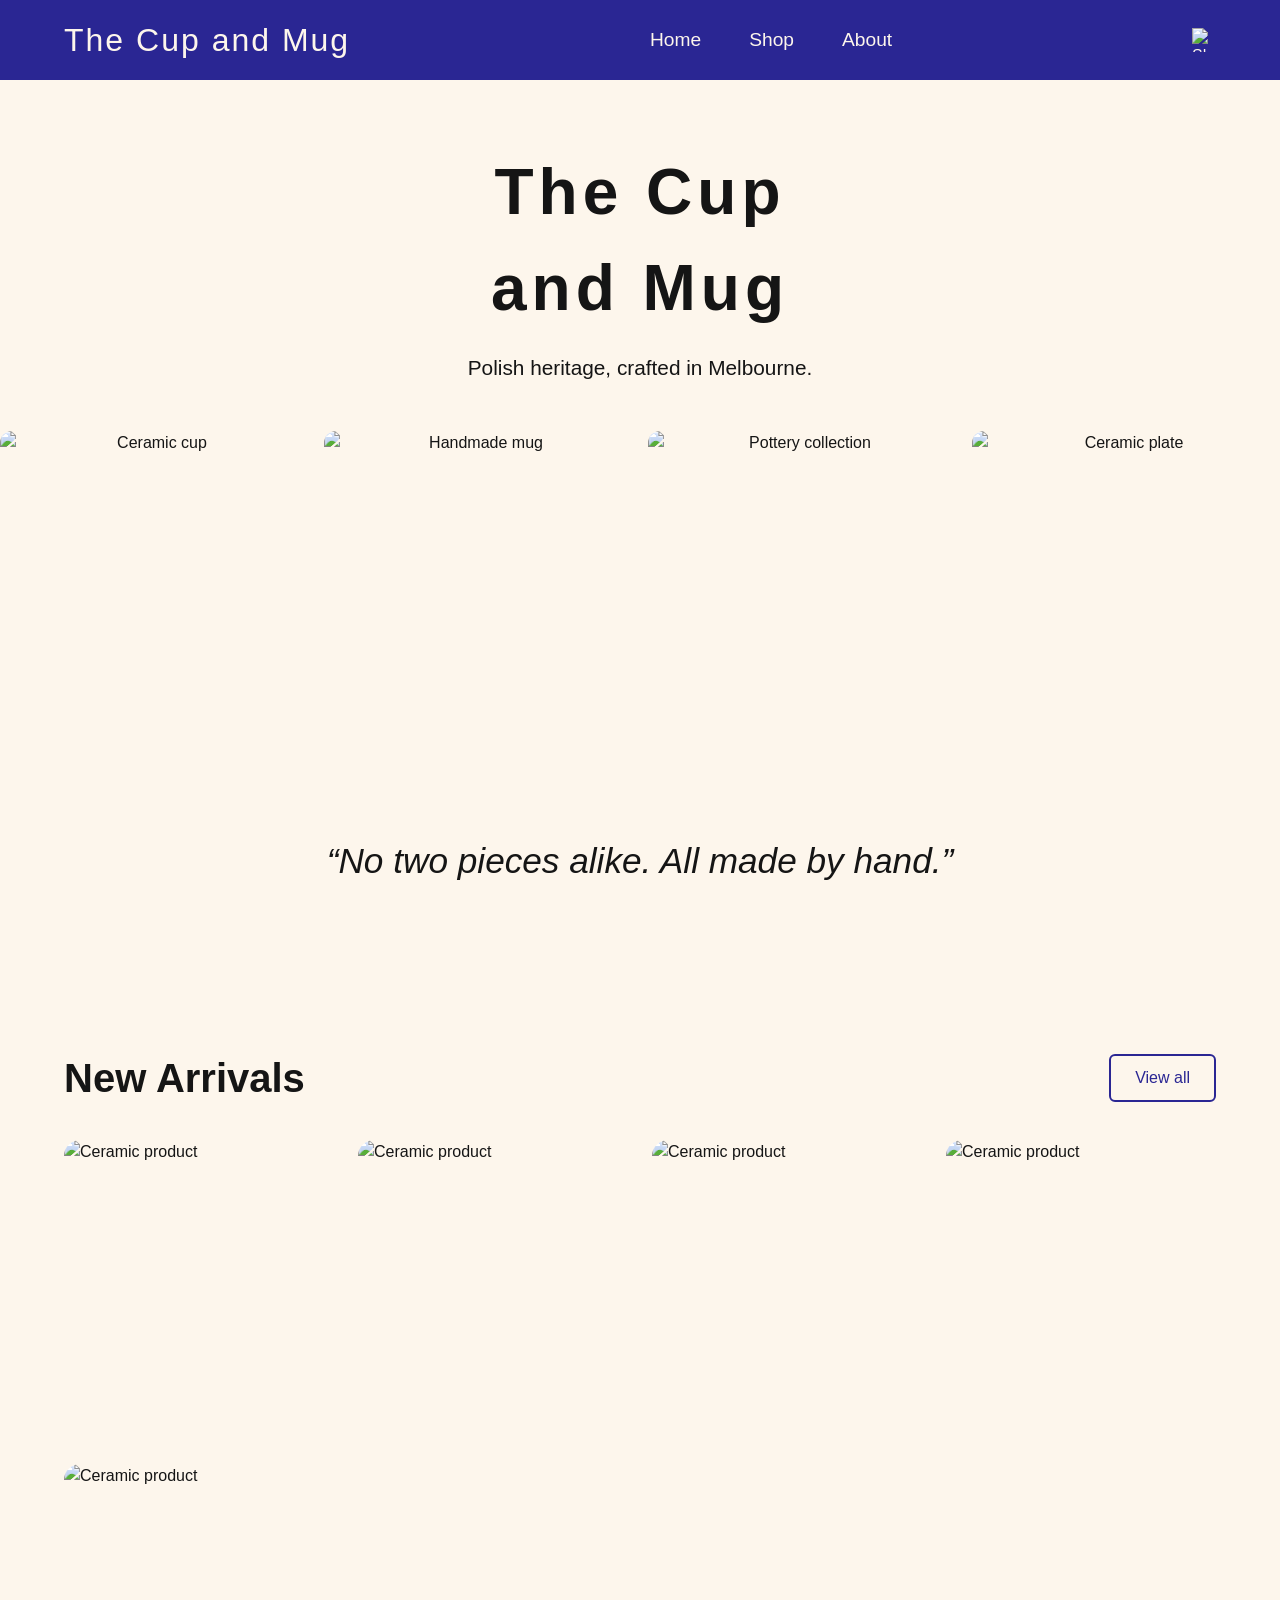
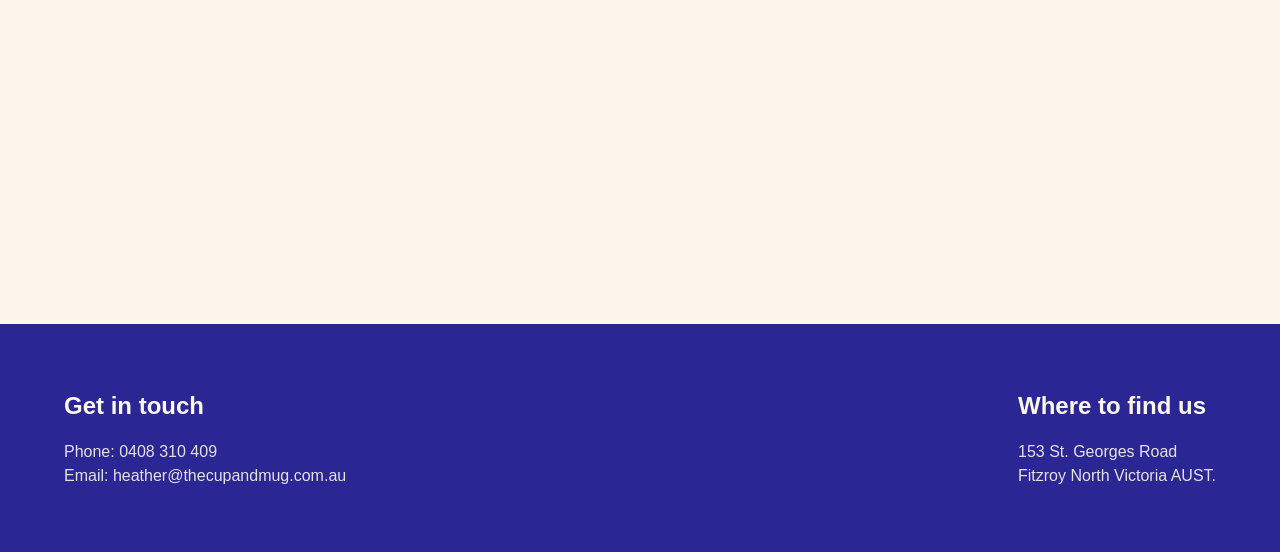
==== index.html @ 5c3ec12b "index html,css and js created" ====
<!DOCTYPE html>
<html lang="en">
    <head>
        <meta charset="UTF-8" />
        <meta
            name="viewport"
            content="width=device-width, initial-scale=1.0"
        />

        <title>The Cup and Mug</title>

        <link rel="stylesheet" href="index.css" />
    </head>

    <body>
        <!-- Header -->
        <header class="site-header">
            <div class="container navbar">
                <h1 class="logo">The Cup and Mug</h1>

                <nav class="nav-links">
                    <a href="#">Home</a>
                    <a href="#">Shop</a>
                    <a href="#">About</a>
                </nav>

                <img
                    class="cart-icon"
                    src="img/icon.svg"
                    alt="Shopping cart"
                />
            </div>
        </header>

        <!-- Hero Section -->
        <section class="hero">
            <div class="hero-overlay"></div>

            <div class="hero-content">
                <h2>
                    The Cup <br />
                    and Mug
                </h2>

                <p>Polish heritage, crafted in Melbourne.</p>
            </div>

            <div class="hero-gallery">
                <img src="img/image-4.png" alt="Ceramic cup" />
                <img src="img/image-11.png" alt="Handmade mug" />
                <img src="img/image-5.png" alt="Pottery collection" />
                <img src="img/image-6.png" alt="Ceramic plate" />
            </div>
        </section>

        <!-- Quote Section -->
        <section class="quote-section">
            <div class="container">
                <blockquote>
                    “No two pieces alike. All made by hand.”
                </blockquote>
            </div>
        </section>

        <!-- New Arrivals -->
        <section class="products-section">
            <div class="container">
                <div class="section-header">
                    <h3>New Arrivals</h3>

                    <a href="#" class="view-all-btn">
                        View all
                    </a>
                </div>

                <div class="product-grid">
                    <img src="img/image-7.png" alt="Ceramic product" />
                    <img src="img/image-8.png" alt="Ceramic product" />
                    <img src="img/image-9.png" alt="Ceramic product" />
                    <img src="img/image-10.png" alt="Ceramic product" />
                    <img src="img/image-12.png" alt="Ceramic product" />
                </div>
            </div>
        </section>

        <!-- Footer -->
        <footer class="site-footer">
            <div class="container footer-content">
                <div>
                    <h4>Get in touch</h4>

                    <p>Phone: 0408 310 409</p>
                    <p>Email: heather@thecupandmug.com.au</p>
                </div>

                <div>
                    <h4>Where to find us</h4>

                    <p>
                        153 St. Georges Road<br />
                        Fitzroy North Victoria AUST.
                    </p>
                </div>
            </div>
        </footer>
    </body>
</html>
---- index.css ----
/* =========================
   Base Reset
========================= */

* {
    margin: 0;
    padding: 0;
    box-sizing: border-box;
}

body {
    font-family: "Nunito", Helvetica, Arial, sans-serif;
    background-color: #fdf6ec;
    color: #151515;
    line-height: 1.5;
}

/* =========================
   Layout Helper
========================= */

.container {
    width: min(1200px, 90%);
    margin: 0 auto;
}

/* =========================
   Header
========================= */

.site-header {
    background-color: #2a2693;
    color: #fdf6ec;
    padding: 1rem 0;
}

.navbar {
    display: flex;
    justify-content: space-between;
    align-items: center;
    gap: 2rem;
}

.logo {
    font-size: 2rem;
    font-weight: 500;
    letter-spacing: 2px;
}

.nav-links {
    display: flex;
    gap: 3rem;
}

.nav-links a {
    color: #fdf6ec;
    text-decoration: none;
    font-size: 1.2rem;
}

.nav-links a:hover {
    opacity: 0.7;
}

.cart-icon {
    width: 24px;
    height: 24px;
}

/* =========================
   Hero
========================= */

.hero {
    text-align: center;
    padding: 4rem 0;
}

.hero-content h2 {
    font-size: 4rem;
    letter-spacing: 5px;
    margin-bottom: 1rem;
}

.hero-content p {
    font-size: 1.3rem;
}

/* Gallery */
.hero-gallery {
    margin-top: 3rem;
    display: grid;
    grid-template-columns: repeat(4, 1fr);
    gap: 1rem;
}

.hero-gallery img {
    width: 100%;
    height: 260px;
    object-fit: cover;
    border-radius: 12px;
}

/* =========================
   Quote
========================= */

.quote-section {
    text-align: center;
    padding: 5rem 0;
}

.quote-section blockquote {
    font-size: 2.2rem;
    font-style: italic;
}

/* =========================
   Products
========================= */

.products-section {
    padding: 5rem 0;
}

.section-header {
    display: flex;
    justify-content: space-between;
    align-items: center;
    margin-bottom: 2rem;
}

.section-header h3 {
    font-size: 2.5rem;
}

/* Button */
.view-all-btn {
    border: 2px solid #2a2693;
    padding: 0.6rem 1.5rem;
    border-radius: 6px;
    color: #2a2693;
    text-decoration: none;
    transition: 0.2s ease;
}

.view-all-btn:hover {
    background: #2a2693;
    color: #fdf6ec;
}

/* Grid */
.product-grid {
    display: grid;
    grid-template-columns: repeat(auto-fit, minmax(220px, 1fr));
    gap: 1.5rem;
}

.product-grid img {
    width: 100%;
    height: 300px;
    object-fit: cover;
    border-radius: 16px;
}

/* =========================
   Footer
========================= */

.site-footer {
    background-color: #2a2693;
    color: #fdf6ec;
    padding: 4rem 0;
    margin-top: 5rem;
}

.footer-content {
    display: flex;
    justify-content: space-between;
    gap: 3rem;
    flex-wrap: wrap;
}

.footer-content h4 {
    font-size: 1.5rem;
    margin-bottom: 1rem;
}

.footer-content p {
    opacity: 0.9;
}

/* =========================
   Responsive
========================= */

@media (max-width: 768px) {
    .navbar {
        flex-direction: column;
    }

    .hero-content h2 {
        font-size: 2.8rem;
    }

    .hero-gallery {
        grid-template-columns: repeat(2, 1fr);
    }

    .section-header {
        flex-direction: column;
        gap: 1rem;
    }

    .footer-content {
        flex-direction: column;
    }
}
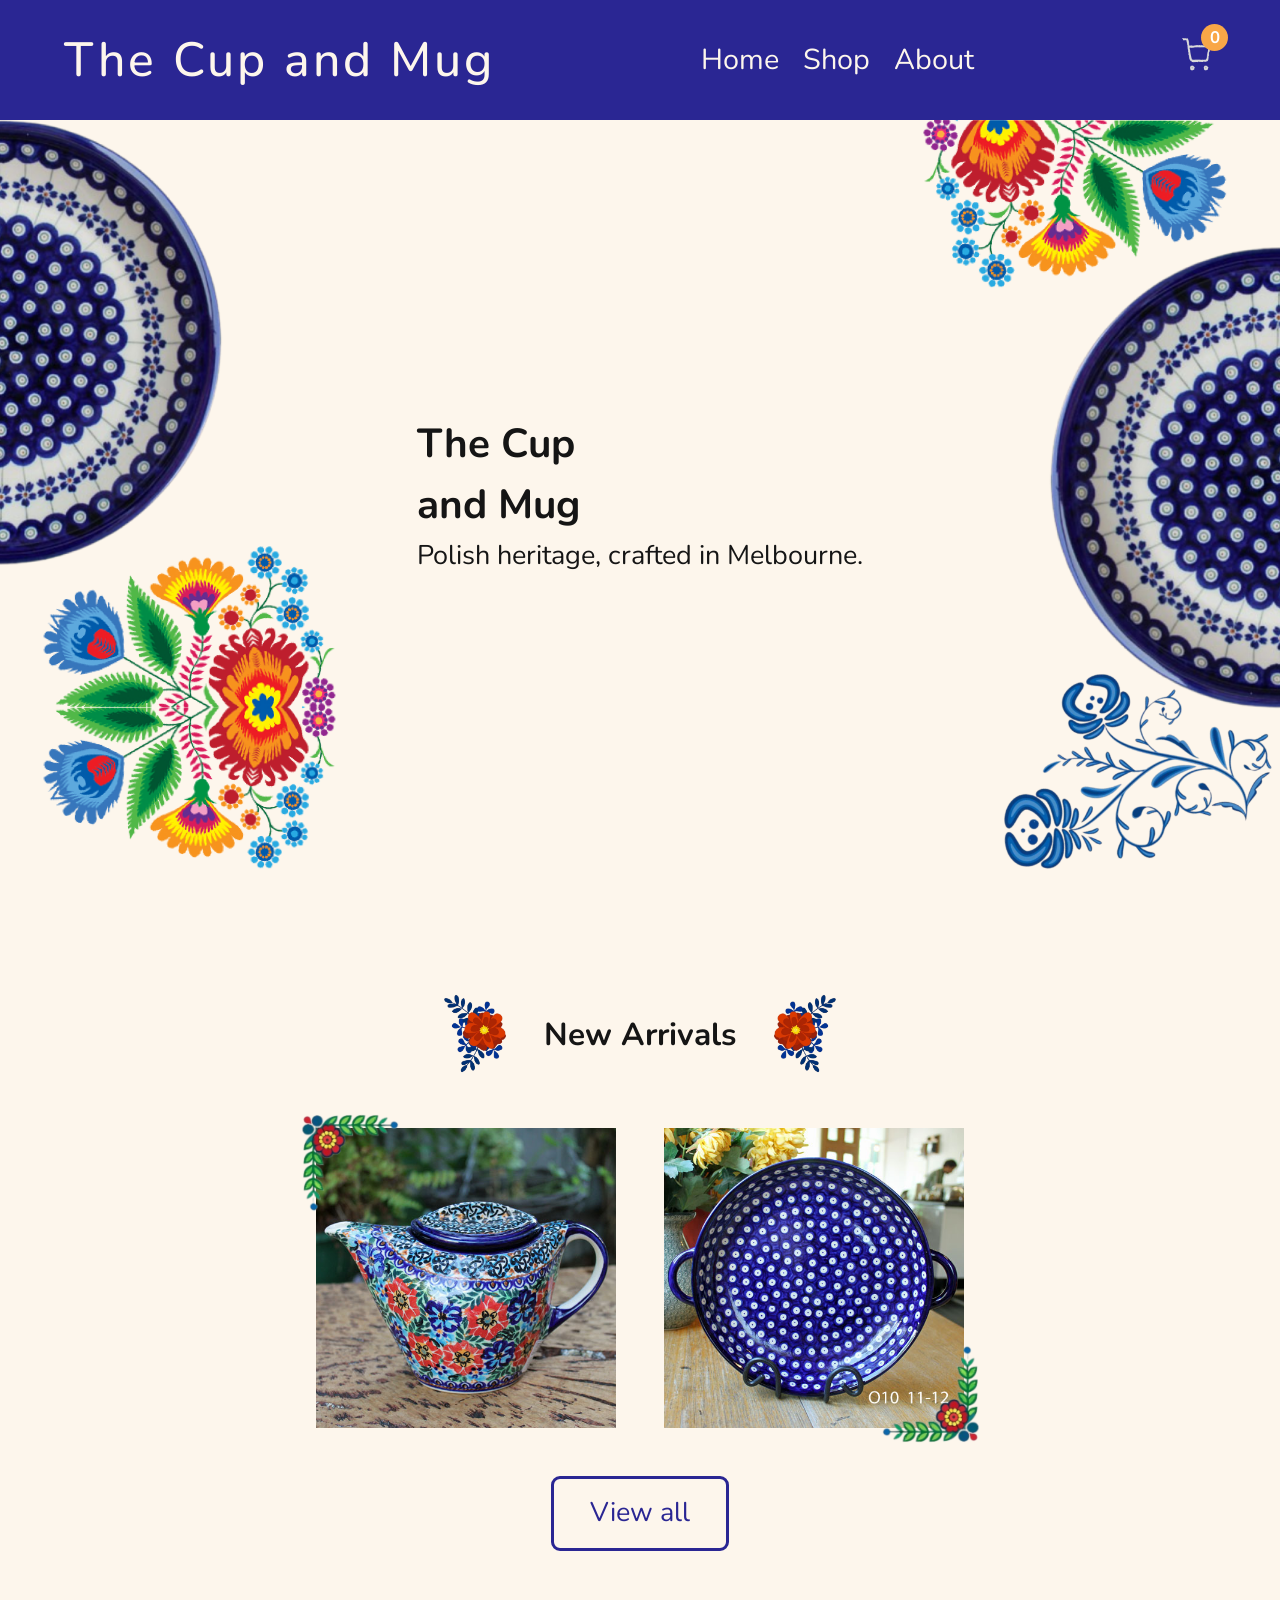
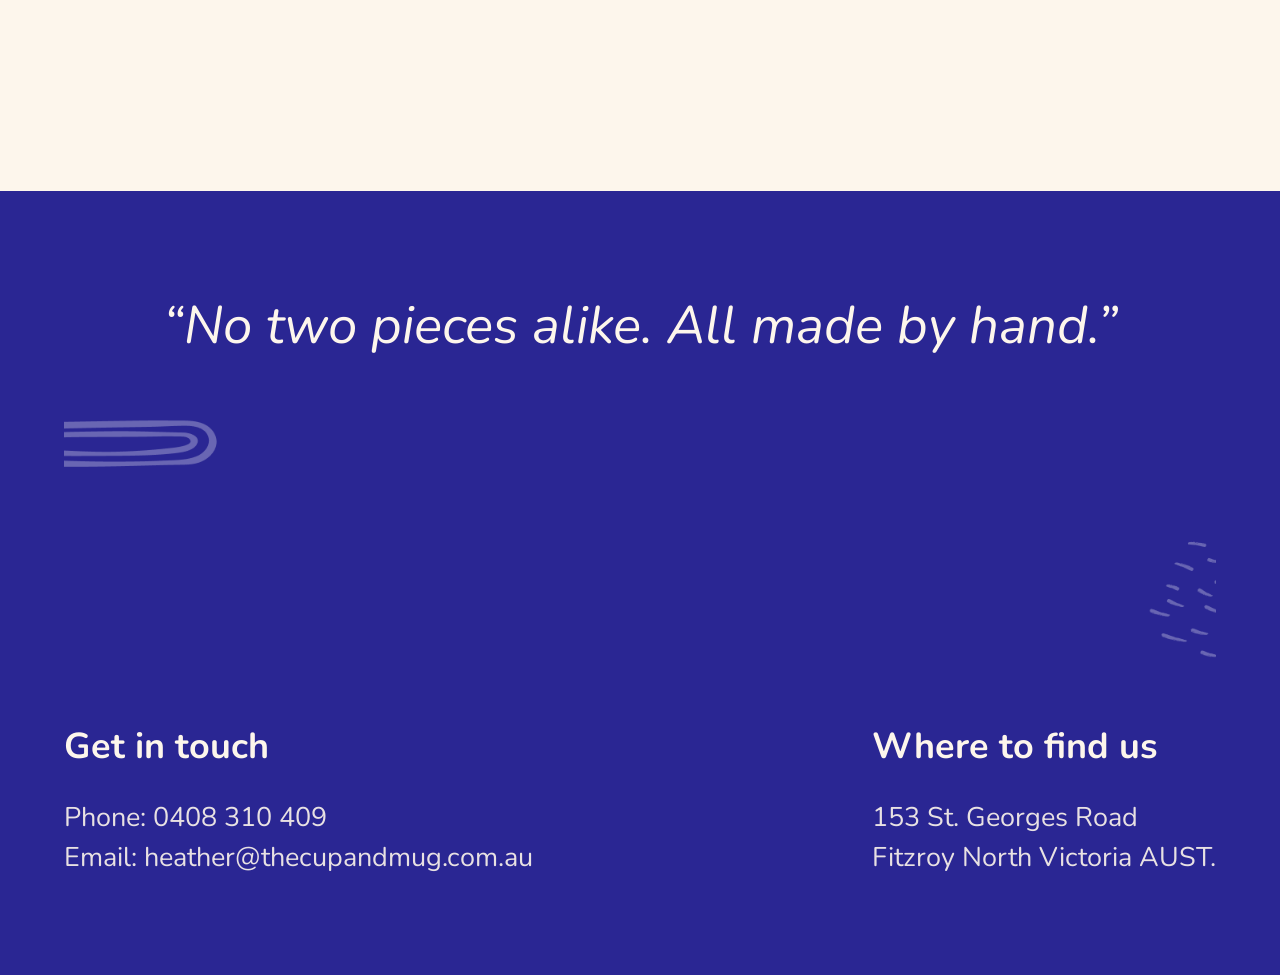
==== commit de0b12cf: "fixed file names for deployment" ====
--- a/index.html
+++ b/index.html
@@ -1,107 +1,122 @@
-<!DOCTYPE html>
-<html lang="en">
-    <head>
-        <meta charset="UTF-8" />
-        <meta
-            name="viewport"
-            content="width=device-width, initial-scale=1.0"
-        />
+    <!DOCTYPE html>
+    <html lang="en">
+        <head>
+            <meta charset="UTF-8" />
+            <meta
+                name="viewport"
+                content="width=device-width, initial-scale=1.0"
+            />
 
-        <title>The Cup and Mug</title>
+            <title>The Cup and Mug</title>
 
-        <link rel="stylesheet" href="index.css" />
-    </head>
+            <link rel="stylesheet" href="index.css" />
+            <link rel="preconnect" href="https://fonts.googleapis.com">
+            <link rel="preconnect" href="https://fonts.gstatic.com" crossorigin>
+            <link href="https://fonts.googleapis.com/css2?family=Cormorant+Garamond:ital,wght@0,300..700;1,300..700&family=Hanken+Grotesk:ital,wght@0,100..900;1,100..900&family=Nunito:ital,wght@0,200..1000;1,200..1000&display=swap" rel="stylesheet">
+        </head>
 
-    <body>
-        <!-- Header -->
-        <header class="site-header">
-            <div class="container navbar">
-                <h1 class="logo">The Cup and Mug</h1>
+        <body>
+            <header class="site-header">
+                <div class="container">
+                    <div class="navbar">
+                        <h1 class="logo">The Cup and Mug</h1>
+                        <nav class="nav-links">
+                            <a href="index.html">Home</a>
+                            <a href="categoryGrid.html">Shop</a>
+                            <a href="#">About</a>
+                        </nav>
+                        <div style="position:relative; cursor:pointer" onclick="openCart()">
+                            <img class="cart-icon" src="src/cartIcon.png" alt="Shopping cart" />
+                            <span class="cart-count" id="cart-count">0</span>
+                        </div>
+                    </div>
+                </div>
+            </header>
 
-                <nav class="nav-links">
-                    <a href="#">Home</a>
-                    <a href="#">Shop</a>
-                    <a href="#">About</a>
-                </nav>
+            <section class="hero">
+                <div class="hero-overlay"></div>
 
-                <img
-                    class="cart-icon"
-                    src="img/icon.svg"
-                    alt="Shopping cart"
-                />
-            </div>
-        </header>
+                <div class="hero-content">
+                    <h2>
+                        The Cup <br />
+                        and Mug
+                    </h2>
 
-        <!-- Hero Section -->
-        <section class="hero">
-            <div class="hero-overlay"></div>
-
-            <div class="hero-content">
-                <h2>
-                    The Cup <br />
-                    and Mug
-                </h2>
-
-                <p>Polish heritage, crafted in Melbourne.</p>
-            </div>
-
-            <div class="hero-gallery">
-                <img src="img/image-4.png" alt="Ceramic cup" />
-                <img src="img/image-11.png" alt="Handmade mug" />
-                <img src="img/image-5.png" alt="Pottery collection" />
-                <img src="img/image-6.png" alt="Ceramic plate" />
-            </div>
-        </section>
-
-        <!-- Quote Section -->
-        <section class="quote-section">
-            <div class="container">
-                <blockquote>
-                    “No two pieces alike. All made by hand.”
-                </blockquote>
-            </div>
-        </section>
-
-        <!-- New Arrivals -->
-        <section class="products-section">
-            <div class="container">
-                <div class="section-header">
-                    <h3>New Arrivals</h3>
-
-                    <a href="#" class="view-all-btn">
-                        View all
-                    </a>
+                    <p>Polish heritage, crafted in Melbourne.</p>
                 </div>
 
-                <div class="product-grid">
-                    <img src="img/image-7.png" alt="Ceramic product" />
-                    <img src="img/image-8.png" alt="Ceramic product" />
-                    <img src="img/image-9.png" alt="Ceramic product" />
-                    <img src="img/image-10.png" alt="Ceramic product" />
-                    <img src="img/image-12.png" alt="Ceramic product" />
+                <div class="hero-images">
+                    <img src="src/HeroBgLeft.png" class="HeroBgLeft" alt="flowers right" />
+                    <img src="src/HeroBgRight.png" class="HeroBgRight" alt="flowers left" />
+
                 </div>
+            </section>
+
+
+            <section class="products-section">
+                <div class="container">
+                    <div class="Heading-Title">
+                        <div class="heading-flourish">
+                            <img src="src/headingFlourish.png" alt="" class="heading-flourish-left">
+                            <h3>New Arrivals</h3>
+                            <img src="src/headingFlourish.png" alt="" class="heading-flourish-right">
+                        </div>
+                    </div>
+                    <div class="product-card-row">
+                        <div class="homepage-product-card">
+                            <img src="src/Product1.png" alt="Ceramic product" class="homepage-product-image">
+                            <img src="src/flourish.png" alt="" class="flourish-left">
+                        </div>
+                        <div class="homepage-product-card">
+                            <img src="src/Product2.png" alt="Ceramic product" class="homepage-product-image">
+                            <img src="src/flourish.png" alt="" class="flourish-right">
+                        </div>
+                    </div>
+                    <a href="categoryGrid.html" class="view-all-btn">View all</a>
+                </div>
+                
+            </section>
+
+
+            <footer class="site-footer">
+                <section class="quote-section">
+                    <div class="container">
+                        <blockquote>
+                            “No two pieces alike. All made by hand.”
+                        </blockquote>
+                        <img src="src/homepagePattern.png" class="overlay">
+                    </div>
+                </section>
+                <div class="container">
+                    <div class="footer-content">
+                        <div>
+                            <h4>Get in touch</h4>
+                            <p>Phone: 0408 310 409</p>
+                            <p>Email: heather@thecupandmug.com.au</p>
+                        </div>
+                        <div>
+                            <h4>Where to find us</h4>
+                            <p>153 St. Georges Road<br />Fitzroy North Victoria AUST.</p>
+                        </div>
+                    </div>
+                </div>
+            </footer>
+            
+            <div id="cart-backdrop" class="cart-backdrop" onclick="closeCart()"></div>
+            <div id="cart-overlay" style="display:none" class="cart-overlay">
+                <button class="cart-overlay-close" onclick="closeCart()">✕</button>
+                <h2 class="cart-overlay-title">Cart</h2>
+                <hr class="cart-overlay-divider">
+                <div id="cart-overlay-items"></div>
+                <hr class="cart-overlay-divider">
+                <div class="cart-overlay-total">
+                    <span>Total</span>
+                    <span id="cart-overlay-total">$0.00</span>
+                </div>
+                <button type="button" class="btn" style="margin-top:1rem"
+                    onclick="window.location.href='checkout.html'">Checkout</button>
             </div>
-        </section>
-
-        <!-- Footer -->
-        <footer class="site-footer">
-            <div class="container footer-content">
-                <div>
-                    <h4>Get in touch</h4>
-
-                    <p>Phone: 0408 310 409</p>
-                    <p>Email: heather@thecupandmug.com.au</p>
-                </div>
-
-                <div>
-                    <h4>Where to find us</h4>
-
-                    <p>
-                        153 St. Georges Road<br />
-                        Fitzroy North Victoria AUST.
-                    </p>
-                </div>
-            </div>
-        </footer>
-    </body>
-</html>+            <script src="products.js"></script>
+            <script src="cart.js"></script>
+        </body>
+    </html>
--- a/index.css
+++ b/index.css
@@ -13,6 +13,9 @@
     background-color: #fdf6ec;
     color: #151515;
     line-height: 1.5;
+    margin: 0 auto;
+    font-size: 18px;
+    zoom: 1.5;
 }
 
 /* =========================
@@ -49,7 +52,7 @@
 
 .nav-links {
     display: flex;
-    gap: 3rem;
+    gap: 1rem;
 }
 
 .nav-links a {
@@ -67,38 +70,139 @@
     height: 24px;
 }
 
+.cart-count{
+    position:absolute;
+    top:-8px;
+    right:-8px;
+    background:#F9A747; 
+    color:white;
+    border-radius:50%; 
+    width:18px; 
+    height:18px;
+    font-size:0.7rem; 
+    font-weight:700;
+    display:flex; 
+    align-items:center; 
+    justify-content:center;
+}
+
+.back-btn {
+    background: none;
+    border: none;
+    color: #fdf6ec;
+    cursor: pointer;
+    font-size: 1.5rem;
+    display: flex;
+    align-items: center;
+    padding: 0;
+    opacity: 0.8;
+    transition: opacity 0.2s ease;
+}
+
+.back-btn:hover {
+    opacity: 1;
+}
+
 /* =========================
-   Hero
+   Hero Images
 ========================= */
 
+
+
 .hero {
-    text-align: center;
-    padding: 4rem 0;
-}
-
-.hero-content h2 {
-    font-size: 4rem;
-    letter-spacing: 5px;
-    margin-bottom: 1rem;
-}
-
-.hero-content p {
-    font-size: 1.3rem;
-}
-
-/* Gallery */
-.hero-gallery {
-    margin-top: 3rem;
-    display: grid;
-    grid-template-columns: repeat(4, 1fr);
+    position: relative;
+    overflow: hidden;
+    min-height: 500px;
+    display: flex;
+    align-items: center;
+    justify-content: center;
+}
+
+.hero-images {
+    position: absolute;
+    inset: 0;
+    pointer-events: none;
+}
+
+.hero-images img {
+    position: absolute;
+}
+
+.HeroBgLeft {
+    left: 0;
+    top: 0;
+    height: 100%;
+    width: auto;
+}
+
+.HeroBgRight {
+    right: 0;
+    top: 0;
+    height: 100%;
+    width: auto;
+}
+
+.product-card-row {
+    display: flex;
+    justify-content: center;
+    gap: 2rem;
+}
+
+
+.homepage-product-card {
+    position: relative;
+    display: inline-block;
+}
+
+.homepage-product-image {
+    display: block;
+    width: 200px;
+}
+
+.flourish-left {
+    position: absolute;
+    top: -5px;     
+    left: -5px;    
+    width: 60px;    
+    z-index: 10;
+    transform: rotate(270deg);
+    scale: 1.5;
+    
+}
+
+.Heading-Title {
+    display: flex;
+    justify-content: center;
+    align-items: center;
+    margin-bottom: 2rem;
+}
+
+
+.flourish-right {
+    position: absolute;
+    bottom: -5px;     
+    right: -5px;    
+    width: 60px;    
+    z-index: 10;
+    transform: rotate(90deg);
+    scale: 1.5;
+}
+
+.heading-flourish {
+    display: flex;
+    align-items: center;
     gap: 1rem;
-}
-
-.hero-gallery img {
-    width: 100%;
-    height: 260px;
-    object-fit: cover;
-    border-radius: 12px;
+  
+}
+
+.heading-flourish-left {
+    width: 60px;
+    transform: rotate(270deg);
+}
+
+.heading-flourish-right {
+    width: 60px;
+    transform: scaleX(-1) rotate(270deg);
 }
 
 /* =========================
@@ -107,13 +211,25 @@
 
 .quote-section {
     text-align: center;
-    padding: 5rem 0;
+    background-color: #2a2693;
+    position: relative;
+    overflow: hidden;
+    padding: 2rem 0;
 }
 
 .quote-section blockquote {
+    margin: 0;
+    padding: 2rem 1rem; 
     font-size: 2.2rem;
     font-style: italic;
-}
+    color: #fdf6ec;
+}
+
+.overlay {
+  width: 100%;
+  height: auto;
+}
+ 
 
 /* =========================
    Products
@@ -136,6 +252,9 @@
 
 /* Button */
 .view-all-btn {
+    display: block;
+    width: fit-content;
+    margin: 2rem auto 0;
     border: 2px solid #2a2693;
     padding: 0.6rem 1.5rem;
     border-radius: 6px;
@@ -172,6 +291,7 @@
     color: #fdf6ec;
     padding: 4rem 0;
     margin-top: 5rem;
+    padding-top: 0;
 }
 
 .footer-content {
@@ -215,4 +335,645 @@
     .footer-content {
         flex-direction: column;
     }
-}+}
+
+
+/* =========================
+   Product Card
+========================= */
+
+.product-card {
+    display: flex;
+    flex-direction: column;
+    border-radius: 16px;
+    overflow: hidden;
+    background: #fff;
+    box-shadow: 0 2px 12px rgba(0, 0, 0, 0.07);
+    transition: transform 0.2s ease, box-shadow 0.2s ease;
+    width: 200px;
+}
+
+.category-card {
+    width: 100%;
+    max-width: 560px;
+    margin: 0 auto;
+    display: flex;
+    flex-direction: column;
+    overflow: hidden;
+    border-radius: 30px;
+}
+
+.category-card .product-card__image-wrap {
+    height: 280px;
+}
+.category-card .product-card__img {
+    width: 100%;
+    height: 100%;
+    object-fit: cover;
+}
+
+.product-card:hover {
+    transform: translateY(-4px);
+    box-shadow: 0 8px 24px rgba(42, 38, 147, 0.12);
+}
+
+.category-card:hover {
+    transform: translateY(-4px);
+    box-shadow: 0 8px 24px rgba(42, 38, 147, 0.12);
+}
+
+/* Image */
+.product-card__image-wrap {
+    position: relative;
+}
+
+.product-card__img {
+    width: 100%;
+    height: 300px;
+    object-fit: cover;
+    display: block;
+}
+
+.product-card__wishlist {
+    position: absolute;
+    top: 0.75rem;
+    right: 0.75rem;
+    background: #fff;
+    border: none;
+    border-radius: 50%;
+    width: 34px;
+    height: 34px;
+    font-size: 1.1rem;
+    cursor: pointer;
+    display: grid;
+    place-items: center;
+    transition: background 0.2s ease;
+}
+
+.product-card__wishlist:hover {
+    background: #2a2693;
+    color: #fdf6ec;
+}
+
+/* Info */
+.product-card__info {
+    padding: 1rem 1.1rem 1.2rem;
+    display: flex;
+    flex-direction: column;
+    gap: 0.25rem;
+}
+
+.category-card__info{
+    background: #2a2693;
+    padding: 1rem 1.1rem 1.2rem;
+    display: flex;
+    flex-direction: column;
+    gap: 0.25rem;
+}
+
+.category-card__name{
+    color: #fdf6ec;
+}
+
+.product-card__category {
+    font-size: 0.78rem;
+    text-transform: uppercase;
+    letter-spacing: 1.5px;
+    opacity: 0.5;
+}
+
+.product-card__name {
+    font-size: 1.1rem;
+    font-weight: 700;
+}
+
+/* Footer row */
+.product-card__footer {
+    display: flex;
+    justify-content: space-between;
+    align-items: center;
+    margin-top: 0.5rem;
+}
+
+.product-card__price {
+    font-size: 1.1rem;
+    font-weight: 700;
+    color: #2a2693;
+}
+
+.product-card__add {
+    border: 2px solid #2a2693;
+    background: transparent;
+    color: #2a2693;
+    padding: 0.35rem 0.9rem;
+    border-radius: 6px;
+    font-family: inherit;
+    font-size: 0.9rem;
+    font-weight: 600;
+    cursor: pointer;
+    transition: 0.2s ease;
+}
+
+.product-card__add:hover {
+    background: #2a2693;
+    color: #fdf6ec;
+}
+
+
+
+/*checkout*/
+
+.row {
+  display: -ms-flexbox; 
+  display: flex;
+  -ms-flex-wrap: wrap; 
+  flex-wrap: wrap;
+  margin: 0 -16px;
+}
+
+.col-25 {
+  -ms-flex: 25%; 
+  flex: 25%;
+}
+
+.col-50 {
+  -ms-flex: 50%; 
+  flex: 50%;
+}
+
+.col-75 {
+  -ms-flex: 75%; 
+  flex: 75%;
+}
+
+.col-25,
+.col-50,
+.col-75 {
+  padding: 0 16px;
+}
+
+.checkout-container {
+  background-color: #f2f2f2;
+  padding: 5px 20px 15px 20px;
+  border: 1px solid lightgrey;
+  border-radius: 3px;
+}
+
+input[type=text] {
+  width: 100%;
+  margin-bottom: 20px;
+  padding: 12px;
+  border: 1px solid #ccc;
+  border-radius: 3px;
+}
+
+label {
+  margin-bottom: 10px;
+  display: block;
+}
+
+.icon-container {
+  margin-bottom: 20px;
+  padding: 7px 0;
+  font-size: 24px;
+}
+
+.btn {
+  background-color: #F9A747;
+  color: white;
+  padding: 12px;
+  margin: 10px 0;
+  border: none;
+  width: 100%;
+  border-radius: 20px;
+  cursor: pointer;
+  font-size: 17px;
+}
+
+.btn:hover {
+  background-color: #eb983a;
+}
+
+span.price {
+  float: right;
+  color: grey;
+}
+
+@media (max-width: 800px) {
+  .row {
+    flex-direction: column-reverse;
+  }
+  .col-25 {
+    margin-bottom: 20px;
+  }
+}
+
+.cart-backdrop{
+    display: none;
+    position: fixed;
+    inset: 0;
+    background: rgba(0, 0, 0, 0.4);
+    z-index: 998;
+}
+
+.cart-overlay {
+    position: fixed;
+    top: 0;
+    right: 0;
+    width: 320px;
+    height: 100vh;
+    background: #2a2693;
+    box-shadow: -4px 0 24px rgba(0,0,0,0.2);
+    z-index: 999;
+    padding: 2rem;
+    color: #fdf6ec;
+}
+
+.cart-overlay h3 {
+    font-size: 1.3rem;
+    margin-bottom: 1.5rem;
+    color: #2a2693;
+}
+
+.cart-overlay-item {
+    display: flex;
+    justify-content: space-between;
+    padding: 0.7rem 0;
+    gap: 0.75rem; 
+    border-bottom: 1px solid #e0d8cc;
+    font-size: 0.9rem;
+}
+
+.cart-overlay-close {
+    position: absolute;
+    top: 1rem;
+    right: 1rem;
+    background: none;
+    border: none;
+    font-size: 1.3rem;
+    cursor: pointer;
+    color: #2a2693;
+}
+
+.cart-overlay-total {
+    display: flex;
+    justify-content: space-between;
+    font-weight: 700;
+    font-size: 1.1rem;
+    margin-top: 1.5rem;
+    padding-top: 1rem;
+    border-top: 2px solid #2a2693;
+}
+
+.cart-overlay-title {
+    font-size: 2rem;
+    font-weight: 700;
+    color: #fdf6ec;
+    margin-bottom: 0.5rem;
+}
+
+.cart-overlay-divider {
+    border: none;
+    border-top: 1px solid rgba(255,255,255,0.25);
+    margin: 0.75rem 0;
+}
+
+.cart-item-img {
+    width: 80px;
+    height: 80px;
+    object-fit: cover;
+    border-radius: 8px;
+    flex-shrink: 0;
+}
+
+.cart-item-info {
+    flex: 1;
+    display: flex;
+    flex-direction: column;
+    gap: 0.5rem;
+}
+
+.cart-item-name {
+    color: #fdf6ec;
+    font-weight: 600;
+}
+
+.cart-item-qty {
+    display: flex;
+    align-items: center;
+    gap: 8px;
+    border: 1px solid rgba(255,255,255,0.4);
+    border-radius: 6px;
+    padding: 3px 8px;
+    width: fit-content;
+}
+
+.cart-item-qty button {
+    background: none;
+    border: none;
+    color: #fdf6ec;
+    font-size: 1rem;
+    cursor: pointer;
+    padding: 0 2px;
+}
+
+.cart-item-qty span {
+    color: #fdf6ec;
+    font-size: 14px;
+    min-width: 14px;
+    text-align: center;
+}
+
+.cart-item-price {
+    color: #fdf6ec;
+    font-weight: 700;
+    font-size: 15px;
+}
+
+.cart-item-remove {
+    background: none;
+    border: none;
+    color: rgba(255,255,255,0.6);
+    font-size: 1rem;
+    cursor: pointer;
+}
+
+.cart-item-remove:hover {
+    color: #fdf6ec;
+}
+
+
+/*Product Page*/
+
+/* =========================
+   Product Page
+========================= */
+.product-category-grid {
+    display: grid;
+    grid-template-columns: repeat(auto-fill, minmax(220px, 1fr));
+    gap: 1.5rem;
+    padding: 2rem;
+}
+
+.product-card {
+    display: flex;
+    flex-direction: column;
+    border-radius: 16px;
+    overflow: hidden;
+    background: #fff;
+    box-shadow: 0 2px 12px rgba(0, 0, 0, 0.07);
+    transition: transform 0.2s ease, box-shadow 0.2s ease;
+    width: 100%;
+}
+
+.product-page {
+    padding: 4rem 0 6rem;
+    display: flex;
+    gap: 4rem;
+    align-items: flex-start;
+}
+
+.product-image-wrapper {
+    flex: 0 0 420px;
+    border-radius: 16px;
+    overflow: hidden;
+}
+
+.product-image {
+    width: 100%;
+    height: 380px;
+    object-fit: cover;
+    display: block;
+}
+
+.product-info {
+    flex: 1;
+    display: flex;
+    flex-direction: column;
+    gap: 0.75rem;
+    padding-top: 0.5rem;
+}
+
+.product-title {
+    font-size: 2.8rem;
+    font-weight: 700;
+    color: #2a2693;
+    line-height: 1.1;
+}
+
+.product-price {
+    font-size: 1.6rem;
+    font-weight: 700;
+}
+
+.product-divider {
+    border: none;
+    border-top: 2px solid #2a2693;
+    width: 200px;
+    margin: 0.25rem 0 0.5rem;
+}
+
+.product-description {
+    font-size: 1rem;
+    line-height: 1.7;
+    color: #444;
+    max-width: 380px;
+}
+
+.product-actions {
+    display: flex;
+    align-items: center;
+    gap: 1.25rem;
+    margin-top: 1.5rem;
+}
+
+.qty-btn {
+    width: 36px;
+    height: 36px;
+    border-radius: 50%;
+    border: 2px solid #2a2693;
+    background: transparent;
+    color: #2a2693;
+    font-size: 1.3rem;
+    font-weight: 700;
+    cursor: pointer;
+    display: grid;
+    place-items: center;
+}
+
+.qty-value {
+    font-size: 1.2rem;
+    font-weight: 700;
+    min-width: 1.5rem;
+    text-align: center;
+}
+
+.add-to-cart-btn {
+    background: #F9A747;
+    color: #fff;
+    border: none;
+    border-radius: 8px;
+    padding: 0.75rem 2rem;
+    font-family: inherit;
+    font-size: 1.1rem;
+    font-weight: 700;
+    cursor: pointer;
+}
+
+.cart-button-wrapper {
+    position: relative;
+    cursor: pointer;
+}
+
+.cart-count {
+    position: absolute;
+    top: -8px;
+    right: -8px;
+    background: #F9A747;
+    color: white;
+    border-radius: 50%;
+    width: 18px;
+    height: 18px;
+    font-size: 0.7rem;
+    font-weight: 700;
+    display: flex;
+    align-items: center;
+    justify-content: center;
+}
+
+.category-grid-section {
+    display: grid;
+    grid-template-columns: repeat(2, minmax(0, 1fr));
+    gap: 1.5rem;
+    padding: 3rem 2rem;
+    max-width: 900px;
+    margin: 0 auto;
+}
+
+.checkout-section{
+    padding: 3rem 5%;
+    scale: 0.75;
+    overflow: hidden;
+}
+
+.confirmation-section{
+    display: flex;
+    justify-content: center;
+    align-items: center;
+    min-height: 70vh;
+    padding: 2rem 1rem;
+}
+
+.confirmation-card {
+    display: flex;
+    flex-direction: column;
+    align-items: center;
+    text-align: center;
+    gap: 1rem;
+    max-width: 600px;
+    margin: 0 auto;
+}
+
+.confirmation-wreath {
+    display: flex;
+    justify-content: center;
+    align-items: center;
+}
+
+/* Product Page */
+
+.product-page {
+    padding: 4rem 0 6rem;
+    display: flex;
+    gap: 4rem;
+    align-items: flex-start;
+}
+
+.product-image-wrapper {
+    flex: 0 0 420px;
+    border-radius: 16px;
+    overflow: hidden;
+}
+
+.product-image {
+    width: 100%;
+    height: 380px;
+    object-fit: cover;
+    display: block;
+}
+
+.product-info {
+    flex: 1;
+    display: flex;
+    flex-direction: column;
+    gap: 0.75rem;
+    padding-top: 0.5rem;
+}
+
+.product-title {
+    font-size: 2.8rem;
+    font-weight: 700;
+    color: #2a2693;
+    line-height: 1.1;
+}
+
+.product-price {
+    font-size: 1.6rem;
+    font-weight: 700;
+    color: #151515;
+}
+
+.product-divider {
+    border: none;
+    border-top: 2px solid #2a2693;
+    width: 200px;
+    margin: 0.25rem 0 0.5rem;
+}
+
+.product-description {
+    font-size: 1rem;
+    line-height: 1.7;
+    color: #444;
+    max-width: 380px;
+}
+
+.product-actions {
+    display: flex;
+    align-items: center;
+    gap: 1.25rem;
+    margin-top: 1.5rem;
+}
+
+.qty-btn {
+    width: 36px;
+    height: 36px;
+    border-radius: 50%;
+    border: 2px solid #2a2693;
+    background: transparent;
+    color: #2a2693;
+    font-size: 1.3rem;
+    font-weight: 700;
+    cursor: pointer;
+    display: grid;
+    place-items: center;
+}
+
+.qty-value {
+    font-size: 1.2rem;
+    font-weight: 700;
+    min-width: 1.5rem;
+    text-align: center;
+}
+
+.add-to-cart-btn {
+    background: #F9A747;
+    color: #fff;
+    border: none;
+    border-radius: 8px;
+    padding: 0.75rem 2rem;
+    font-family: inherit;
+    font-size: 1.1rem;
+    font-weight: 700;
+    cursor: pointer;
+}
+
